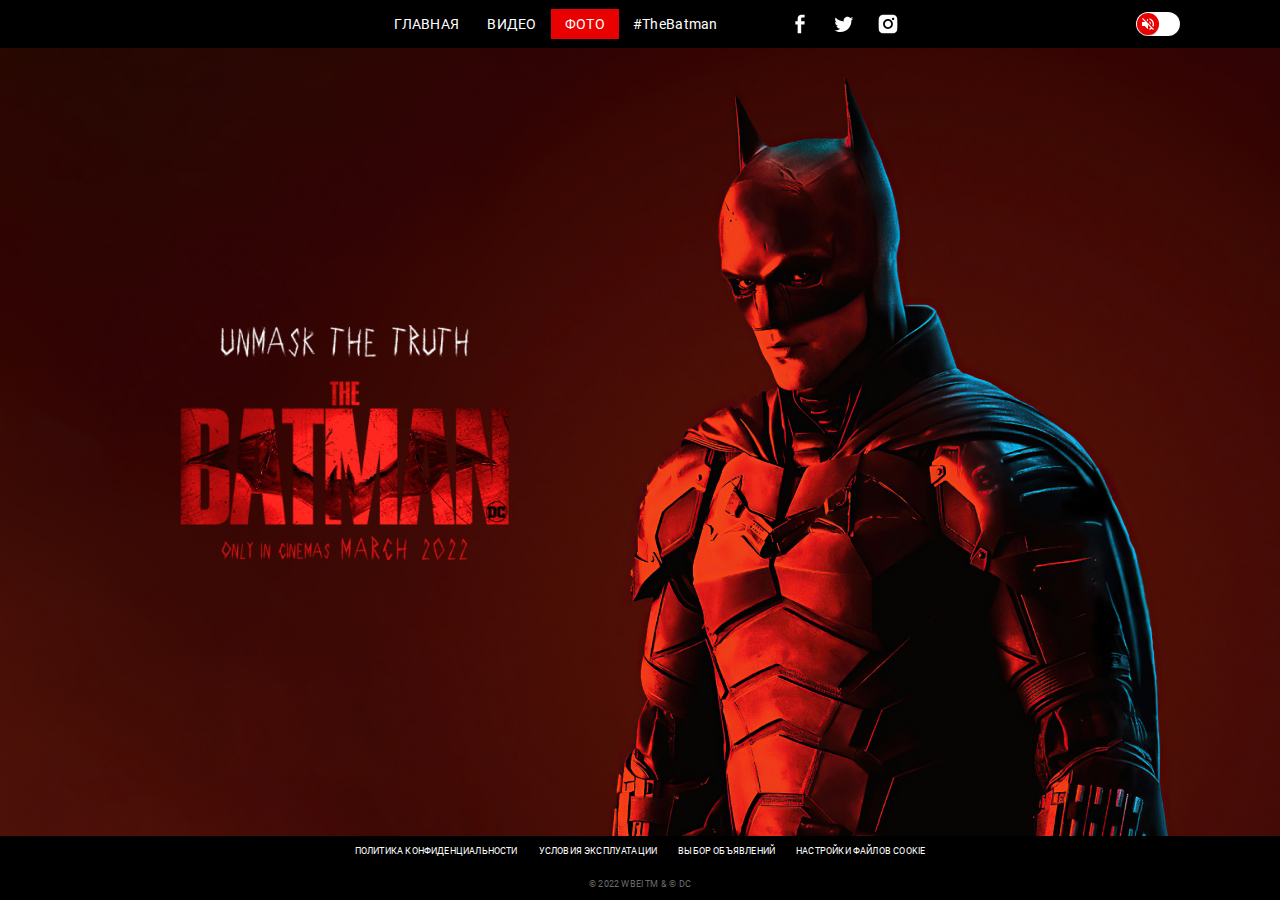
==== photo.html @ 7e0ccfaa "добавлены страницы видео и фото с активнымисылками" ====
<!DOCTYPE html>
<html lang="ru">

<head>
  <meta charset="UTF-8">
  <meta http-equiv="X-UA-Compatible" content="IE=edge">
  <meta name="viewport" content="width=device-width, initial-scale=1.0">
  <title>Batman</title>
  <link rel="stylesheet" href="css/normalize.css">
  <link rel="stylesheet" href="css/style.css">
  <script src="js/main.js" defer></script>
</head>

<body>

  <header class="header">
    <button class="burger"></button>

    <nav class="header__navigation navigation">
      <button class="navigation__close"></button>

      <ul class="navigation__list">
        <li class="navigation__item">
          <a class="navigation__link " href="index.html">Главная</a>
        </li>
        <li class="navigation__item">
          <a class="navigation__link" href="video.html">Видео</a>
        </li>
        <li class="navigation__item">
          <a class="navigation__link navigation__link-active" href="photo.html">Фото</a>
        </li>
      </ul>

      <p class="header__hashtag">#TheBatman</p>

      <ul class="header__social social">
        <li class="social__item">
          <a class="social__link social__link-fb" href=""></a>
        </li>
        <li class="social__item">
          <a class="social__link social__link-twit" href=""></a>
        </li>
        <li class="social__item">
          <a class="social__link social__link-inst" href=""></a>
        </li>
      </ul>
    </nav>

    <div class="mute">
      <input class="mute__checkbox" type="checkbox" id="mute">
      <label class="mute__label" for="mute"></label>
    </div>
  </header>

  <main class="main main__index">
    <img class="logo" src="image/logo.png" alt="Логотип к фильму бэтман" width="329" height="235">
  </main>

  <footer class="footer">
    <ul class="footer__links">
      <li><a href="#" class="footer__link">Политика конфиденциальности</a></li>
      <li><a href="#" class="footer__link">Условия эксплуатации</a></li>
      <li><a href="#" class="footer__link">Выбор объявлений</a></li>
      <li><a href="#" class="footer__link">Настройки файлов cookie</a></li>
    </ul>
    <p class="footer__copiright">© 2022 WBEI TM & © DC</p>
  </footer>
</body>

</html>
---- css/style.css ----
@font-face {
  font-family: Roboto;
  font-weight: 400;
  font-display: swap;
  src: local("Roboto"),
    url("../fonts/roboto-v29-latin_cyrillic-regular.woff2") format("woff2"),
    url("../fonts/roboto-v29-latin_cyrillic-regular.woff") format("woff");
}

@font-face {
  font-family: Roboto;
  font-weight: 500;
  font-display: swap;
  src: local("Roboto"),
    url("../fonts/roboto-v29-latin_cyrillic-regular.woff2") format("woff2"),
    url("../fonts/roboto-v29-latin_cyrillic-regular.woff") format("woff");
}

html {
  box-sizing: border-box;
}

*,
*::after,
*::before {
  box-sizing: inherit;
}

body {
  height: 100vh;
  min-width: 320px;
  font-family: Roboto, sans-serif;
  background-color: #000;
  color: #fff;
  display: flex;
  flex-direction: column;
  justify-content: space-between;
}

img {
  max-width: 100%;
  height: auto;
}

button {
  padding: 0;
  cursor: pointer;
}

a {
  color: inherit;
  text-decoration: none;
}

ul {
  list-style: none;
  margin: 0;
  padding: 0;
}

p,
h1,
h2,
h3,
h4,
h5,
h6 {
  margin: 0;
}

.header {
  padding-top: 9px;
  padding-bottom: 9px;
  position: relative;
}

.navigation {
  display: flex;
  justify-content: center;
  align-items: center;
  font-weight: 500;
  font-size: 14px;
  line-height: 16px;
  letter-spacing: 0.02em;
}

.navigation__list {
  display: flex;
  text-transform: uppercase;
  margin-right: 14px;
}

.navigation__link {
  display: block;
  padding: 7px 14px;
}
.navigation__link-active {
  background-color: #e90000;
}

.header__hashtag {
  margin-right: 70px;
}

.social {
  display: flex;
  gap: 20px;
}

.social__link {
  width: 24px;
  height: 24px;
  display: block;
}

.social__link-fb {
  background-image: url("../image/faceb.svg");
}

.social__link-twit {
  background-image: url("../image/tw.svg");
}

.social__link-inst {
  background-image: url("../image/inst.svg");
}

.mute {
  position: absolute;
  right: 100px;
  top: 50%;
  transform: translateY(-50%);
  width: 44px;
  height: 24px;
  overflow: hidden;
  background-color: #ffffff;
  border-radius: 30px;
}
.mute__checkbox {
  position: relative;
  width: 100%;
  height: 100%;
  padding: 0;
  margin: 0;
  opacity: 0;
  cursor: pointer;
  z-index: 3;
}

.mute__label::after,
.mute__label::before {
  content: "";
  position: absolute;
  top: 1px;
  left: 1px;
  display: block;
  height: 22px;
  width: 22px;
  background-color: #e90000;
  box-shadow: 0px 1px 1px rgba(69, 2, 2, 0.3);
  border-radius: 50%;
  transition: left 0.3s ease-in-out, right 0.3s ease-in-out;
  background-repeat: no-repeat;
  background-position: center;
}

.mute__label::after {
  background-image: url("../image/volume_up.svg");

  right: -22px;
  left: auto;
}

.mute__label::before {
  background-image: url("../image/volume_off.svg");
}

.mute__checkbox:checked + .mute__label::before {
  left: -22px;
}

.mute__checkbox:checked + .mute__label::after {
  right: 1px;
}

.burger {
  display: none;
}
.navigation__close {
  display: none;
}

.main {
  flex-grow: 1;
}

.main__index {
  display: flex;
  align-items: center;
  background-image: url("../image/photobg.jpg");
  background-position: top;
  background-size: cover;
  padding-left: 180px;
}

.logo {
  animation: zoonIn 1s;
}

@keyframes zoonIn {
  from {
    transform: scale3d(0, 0, 0);
  }
}

.footer {
  padding: 10px 0;
  display: flex;
  flex-direction: column;
  align-items: center;
  font-size: 9px;
  line-height: 11px;
  letter-spacing: 0.02em;
  text-transform: uppercase;
}

.footer__links {
  display: flex;
  gap: 21px;
  margin-bottom: 22px;
}

.footer__copiright {
  color: #6a6a6a;
}

/* /////// */
@media (max-width: 1023.98px) {
  .mute {
    right: 20px;
  }

  .main__index {
    padding-left: 60px;
  }
}

@media (max-width: 767.98px) {
  .header {
    display: flex;
    align-items: center;
    padding-left: 20px;
    padding-right: 20px;
  }
  .burger {
    display: block;
    width: 20px;
    height: 12px;
    background-color: transparent;
    background-image: url("../image/menu.svg");
    border: none;
  }

  .navigation {
    position: fixed;
    top: 0;
    left: 0;
    bottom: 0;
    justify-content: flex-start;
    padding-top: 90px;
    width: 240px;
    background-color: #260707;
    flex-direction: column;
    text-align: center;
    align-items: stretch;
    transform: translateX(-240px);
    transition: transform 0.3s ease-in-out;
  }

  .navigation-active {
    transform: translateX(0);
  }

  .navigation__list {
    flex-direction: column;
    margin-right: 0;
    gap: 6px;
    margin-bottom: 6px;
  }

  .navigation__link {
    padding-top: 12px;
    padding-bottom: 12px;
  }

  .navigation__close {
    position: absolute;
    display: block;
    top: 20px;
    left: 20px;
    width: 16px;
    height: 16px;
    background-image: url("../image/close.svg");
    background-color: transparent;
    border: none;
  }

  .header__hashtag {
    margin-right: 0;
    margin-bottom: 40px;
  }

  .social {
    justify-content: center;
  }

  .logo {
    width: 230px;
  }
  .main__index {
    padding-left: 30px;
  }

  .footer {
    padding-left: 20px;
    padding-right: 20px;
    text-align: center;
  }
}

@media (max-width: 579.98px) {
  .footer {
    font-size: 6px;
    line-height: 7px;
  }

  .main__index {
    background-image: linear-gradient(
        0.11deg,
        rgba(0, 0, 0, 0.76) 32.14%,
        rgba(255, 0, 0, 0) 72.56%
      ),
      url("../image/photo.jpg");
    align-items: flex-end;
    justify-content: center;
    padding-bottom: 64px;
    padding-left: 0;
  }

  .logo {
    width: 125px;
  }
}
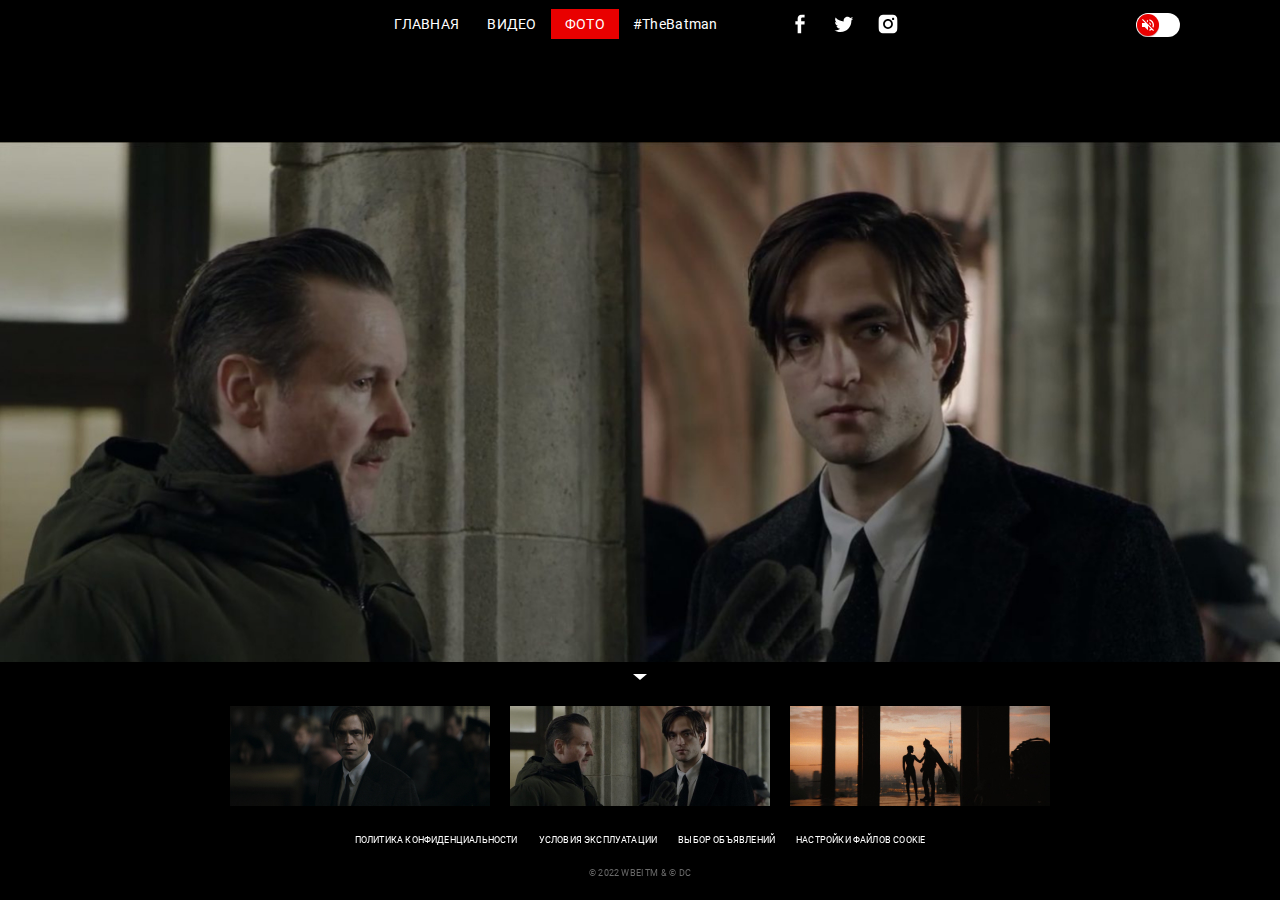
==== commit f6e8d7d5: "страницы видео и фото" ====
--- a/photo.html
+++ b/photo.html
@@ -8,6 +8,9 @@
   <title>Batman</title>
   <link rel="stylesheet" href="css/normalize.css">
   <link rel="stylesheet" href="css/style.css">
+  <link rel="stylesheet" href="css/swiper-bundle.min.css" />
+
+  <script src="js/swiper-bundle.min.js"></script>
   <script src="js/main.js" defer></script>
 </head>
 
@@ -52,8 +55,46 @@
     </div>
   </header>
 
-  <main class="main main__index">
-    <img class="logo" src="image/logo.png" alt="Логотип к фильму бэтман" width="329" height="235">
+  <main class="main main__slider">
+    <div class="slider-main swiper">
+      <ul class="slider-main__list swiper-wrapper">
+        <li class="slider-main__item swiper-slide">
+          <img src="photo/photo01.jpg" alt="Фрагмент из фильма" class="slider-main__img">
+        </li>
+
+        <li class="slider-main__item swiper-slide">
+          <img src="photo/photo02.jpg" alt="Фрагмент из фильма" class="slider-main__img">
+        </li>
+
+        <li class="slider-main__item swiper-slide">
+          <img src="photo/photo03.jpg" alt="Фрагмент из фильма" class="slider-main__img">
+        </li>
+      </ul>
+
+    </div>
+
+    <div class="pagination">
+      <button class="pagination__array"></button>
+
+      <div class="slider-thumbs swiper">
+        <ul class="slider-thumbs__list swiper-wrapper">
+          <li class="slider-thumbs__item swiper-slide">
+            <img src="photo/photo01-thumbs.jpg" alt="Фрагмент из фильма" class="slider-thumbs__img" width="260"
+              height="100">
+          </li>
+
+          <li class="slider-thumbs__item swiper-slide">
+            <img src="photo/photo02-thumbs.jpg" alt="Фрагмент из фильма" class="slider-thumbs__img" width="260"
+              height="100">
+          </li>
+
+          <li class="slider-thumbs__item swiper-slide">
+            <img src="photo/photo03-thumbs.jpg" alt="Фрагмент из фильма" class="slider-thumbs__img" width="260"
+              height="100">
+          </li>
+        </ul>
+      </div>
+    </div>
   </main>
 
   <footer class="footer">
--- a/css/style.css
+++ b/css/style.css
@@ -72,6 +72,7 @@
   padding-top: 9px;
   padding-bottom: 9px;
   position: relative;
+  height: 50px;
 }
 
 .navigation {
@@ -192,6 +193,7 @@
 
 .main {
   flex-grow: 1;
+  position: relative;
 }
 
 .main__index {
@@ -222,6 +224,9 @@
   line-height: 11px;
   letter-spacing: 0.02em;
   text-transform: uppercase;
+  position: relative;
+  z-index: 500;
+  height: 75px;
 }
 
 .footer__links {
@@ -232,6 +237,58 @@
 
 .footer__copiright {
   color: #6a6a6a;
+}
+/*//////////////////*/
+.main__slider {
+  height: calc(100% - 120px);
+}
+
+.slider-main {
+  height: 100%;
+}
+
+.slider-main__item {
+  display: flex;
+  align-items: center;
+  justify-content: center;
+}
+
+.pagination {
+  position: absolute;
+  bottom: 0;
+  left: 0;
+  right: 0;
+  background-color: #000000;
+  min-height: 144px;
+  z-index: 400;
+  padding: 12px 20px 15px 20px;
+}
+
+.pagination__array {
+  display: block;
+  margin: 0 auto 20px;
+  width: 0;
+  height: 0;
+  border-left: 7px solid transparent;
+  border-right: 7px solid transparent;
+  border-top: 6px solid rgb(255, 255, 255);
+  border-bottom: 6px solid transparent;
+  background-color: transparent;
+  transition: border-top-color 0.3s ease-in-out;
+}
+
+.pagination__array:hover {
+  border-top-color: #e90000;
+}
+
+.slider-thumbs {
+  max-width: 820px;
+}
+
+.slider-main__video {
+  height: 100%;
+  width: 100%;
+  /* object-fit: contain; */
 }
 
 /* /////// */
@@ -247,6 +304,7 @@
 
 @media (max-width: 767.98px) {
   .header {
+    min-height: 50px;
     display: flex;
     align-items: center;
     padding-left: 20px;
@@ -332,6 +390,7 @@
   .footer {
     font-size: 6px;
     line-height: 7px;
+    height: 50px;
   }
 
   .main__index {
@@ -350,4 +409,12 @@
   .logo {
     width: 125px;
   }
-}
+
+  .pagination {
+    min-height: 80px;
+  }
+
+  .pagination__array {
+    margin-bottom: 6px;
+  }
+}
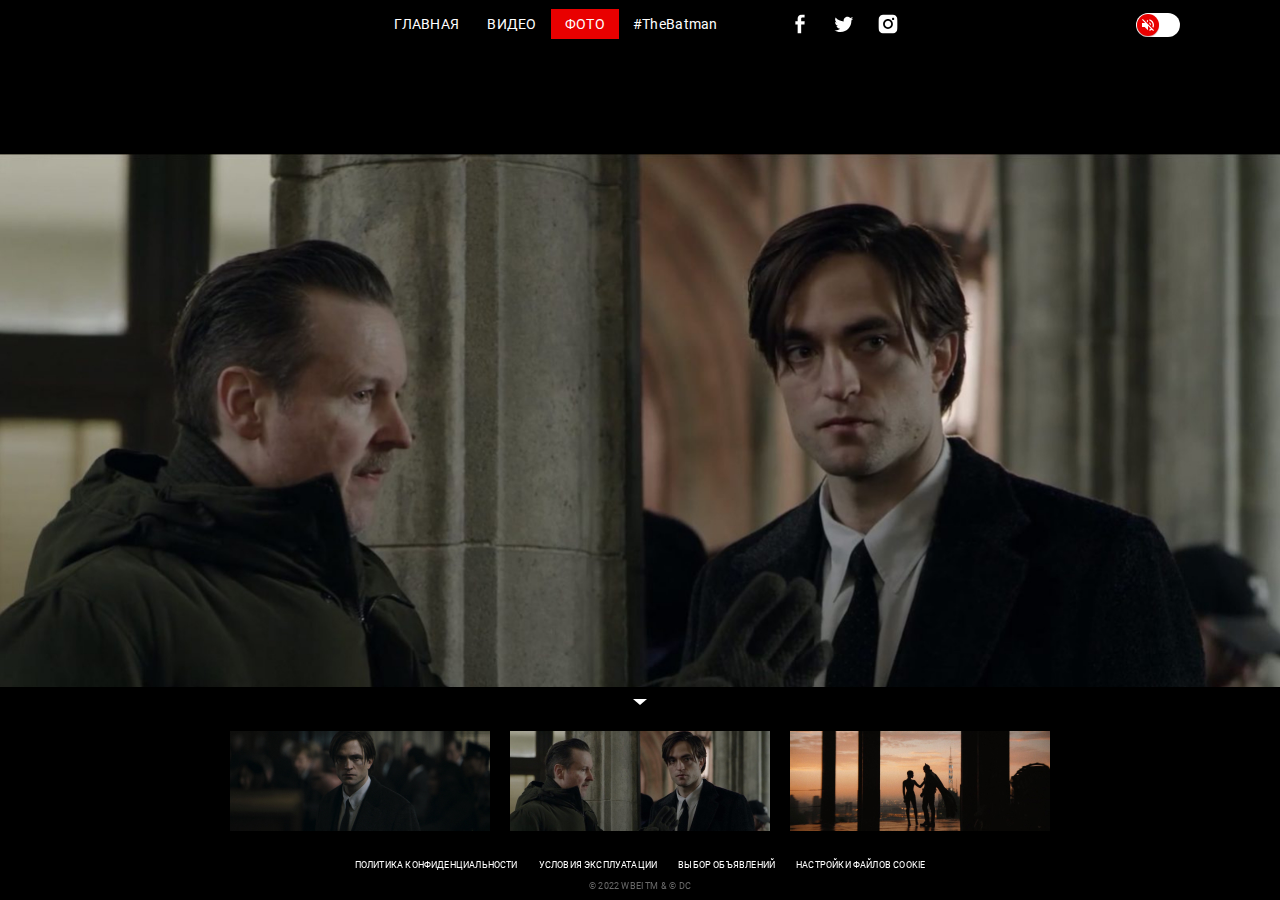
==== commit d9887ba8: "Добавлено аудио и иконка" ====
--- a/photo.html
+++ b/photo.html
@@ -6,6 +6,7 @@
   <meta http-equiv="X-UA-Compatible" content="IE=edge">
   <meta name="viewport" content="width=device-width, initial-scale=1.0">
   <title>Batman</title>
+  <link rel="shortcut icon" href="image/icon.png" type="image/x-icon">
   <link rel="stylesheet" href="css/normalize.css">
   <link rel="stylesheet" href="css/style.css">
   <link rel="stylesheet" href="css/swiper-bundle.min.css" />
--- a/css/style.css
+++ b/css/style.css
@@ -83,7 +83,10 @@
   font-size: 14px;
   line-height: 16px;
   letter-spacing: 0.02em;
-}
+  z-index: 600;
+}
+
+
 
 .navigation__list {
   display: flex;
@@ -216,7 +219,8 @@
 }
 
 .footer {
-  padding: 10px 0;
+  padding-top: 10px;
+  padding-bottom: 10px;
   display: flex;
   flex-direction: column;
   align-items: center;
@@ -226,13 +230,13 @@
   text-transform: uppercase;
   position: relative;
   z-index: 500;
-  height: 75px;
+  height: 50px;
 }
 
 .footer__links {
   display: flex;
   gap: 21px;
-  margin-bottom: 22px;
+  margin-bottom: 10px;
 }
 
 .footer__copiright {
@@ -240,7 +244,7 @@
 }
 /*//////////////////*/
 .main__slider {
-  height: calc(100% - 120px);
+  height: calc(100% - 100px);
 }
 
 .slider-main {
